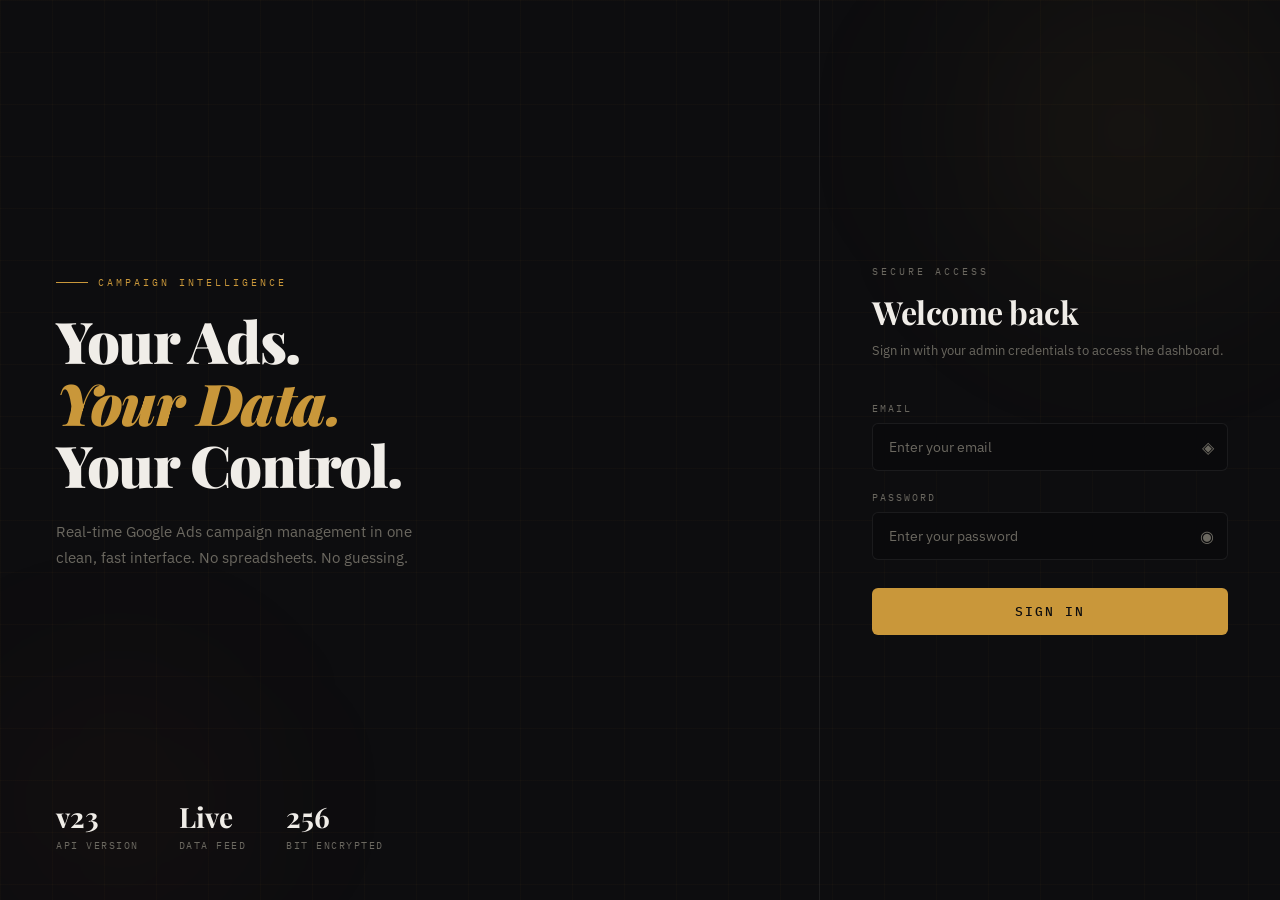
==== index.html @ 23a14795 "23rd_March_2026_First_Commit" ====
<!DOCTYPE html>
<html lang="en">
    <head>
        <meta charset="UTF-8">
        <meta name="viewport" content="width=device-width, initial-scale=1.0">
        <title>Sign In — Campaign Intelligence</title>
        <link
            href="https://fonts.googleapis.com/css2?family=Playfair+Display:ital,wght@0,700;0,900;1,700&family=IBM+Plex+Sans:wght@300;400;500&family=IBM+Plex+Mono:wght@400;500&display=swap"
            rel="stylesheet">
        <style>
        :root {
            --bg:        #0d0d0f;
            --panel:     #13131a;
            --border:    rgba(255,255,255,0.07);
            --border-hl: rgba(201,151,58,0.5);
            --text:      #f0ede8;
            --muted:     #6b6860;
            --gold:      #c9973a;
            --gold-glow: rgba(201,151,58,0.15);
            --red:       #c84b2f;
            --input-bg:  #0a0a0c;
        }

        *, *::before, *::after { margin: 0; padding: 0; box-sizing: border-box; }
        html, body { height: 100%; font-family: 'IBM Plex Sans', sans-serif; background: var(--bg); color: var(--text); overflow: hidden; }

        .bg-grid {
            position: fixed; inset: 0; z-index: 0;
            background-image:
                linear-gradient(rgba(201,151,58,0.03) 1px, transparent 1px),
                linear-gradient(90deg, rgba(201,151,58,0.03) 1px, transparent 1px);
            background-size: 52px 52px;
        }

        .bg-glow {
            position: fixed; border-radius: 50%;
            filter: blur(80px); pointer-events: none; z-index: 0;
        }
        .bg-glow-1 {
            width: 500px; height: 500px;
            background: radial-gradient(circle, rgba(201,151,58,0.07), transparent 70%);
            top: -120px; right: -100px;
            animation: floatA 14s ease-in-out infinite alternate;
        }
        .bg-glow-2 {
            width: 400px; height: 400px;
            background: radial-gradient(circle, rgba(200,75,47,0.05), transparent 70%);
            bottom: -100px; left: -80px;
            animation: floatB 18s ease-in-out infinite alternate;
        }
        @keyframes floatA { from { transform: translate(0,0); } to { transform: translate(-40px,40px); } }
        @keyframes floatB { from { transform: translate(0,0); } to { transform: translate(30px,-30px); } }

        .stage {
            position: relative; z-index: 1; height: 100vh;
            display: grid; grid-template-columns: 1fr 460px;
        }

        /* ── Left panel ── */
        .left {
            display: flex; flex-direction: column;
            justify-content: space-between;
            padding: 48px 56px;
            border-right: 1px solid var(--border);
            animation: fadeLeft 0.8s ease both;
        }
        @keyframes fadeLeft { from { opacity:0; transform:translateX(-24px); } to { opacity:1; transform:translateX(0); } }

        .left-logo { display: flex; align-items: center; gap: 12px; }
        .logo-mark {
            width: 36px; height: 36px;
            border: 2px solid var(--gold); border-radius: 6px;
            display: flex; align-items: center; justify-content: center;
            font-size: 16px; color: var(--gold);
            font-family: 'Playfair Display', serif; font-weight: 700;
        }
        .logo-name {
            font-family: 'IBM Plex Mono', monospace;
            font-size: 13px; letter-spacing: 2px;
            text-transform: uppercase; color: var(--muted);
        }

        .left-hero { flex: 1; display: flex; flex-direction: column; justify-content: center; padding: 40px 0; }
        .hero-eyebrow {
            font-family: 'IBM Plex Mono', monospace;
            font-size: 10px; letter-spacing: 3px;
            text-transform: uppercase; color: var(--gold);
            margin-bottom: 20px;
            display: flex; align-items: center; gap: 10px;
        }
        .hero-eyebrow::before { content:''; display:block; width:32px; height:1px; background:var(--gold); }
        .hero-title {
            font-family: 'Playfair Display', serif;
            font-size: clamp(42px, 4.5vw, 62px);
            font-weight: 900; line-height: 1.08;
            letter-spacing: -1.5px; margin-bottom: 24px;
        }
        .hero-title .italic { font-style: italic; color: var(--gold); display: block; }
        .hero-sub { font-size: 15px; color: var(--muted); line-height: 1.7; max-width: 380px; }

        .left-stats { display: flex; gap: 40px; }
        .l-stat-num { font-family: 'Playfair Display', serif; font-size: 28px; font-weight: 700; }
        .l-stat-label {
            font-family: 'IBM Plex Mono', monospace;
            font-size: 10px; letter-spacing: 1.5px;
            text-transform: uppercase; color: var(--muted); margin-top: 4px;
        }

        /* ── Right panel ── */
        .right {
            display: flex; flex-direction: column;
            justify-content: center; padding: 56px 52px;
            animation: fadeRight 0.8s 0.15s ease both;
        }
        @keyframes fadeRight { from { opacity:0; transform:translateX(24px); } to { opacity:1; transform:translateX(0); } }

        .form-eyebrow {
            font-family: 'IBM Plex Mono', monospace;
            font-size: 10px; letter-spacing: 3px;
            text-transform: uppercase; color: var(--muted); margin-bottom: 12px;
        }
        .form-title { font-family: 'Playfair Display', serif; font-size: 32px; font-weight: 700; margin-bottom: 8px; letter-spacing: -0.5px; }
        .form-sub { font-size: 13px; color: var(--muted); margin-bottom: 40px; line-height: 1.6; }

        .field { margin-bottom: 20px; }
        .field label {
            display: block;
            font-family: 'IBM Plex Mono', monospace;
            font-size: 10px; letter-spacing: 2px;
            text-transform: uppercase; color: var(--muted); margin-bottom: 8px;
        }
        .field-wrap { position: relative; }
        .field-wrap input {
            width: 100%;
            background: var(--input-bg);
            border: 1px solid var(--border);
            border-radius: 6px;
            padding: 14px 44px 14px 16px;
            font-family: 'IBM Plex Sans', sans-serif;
            font-size: 14px; color: var(--text); outline: none;
            transition: border-color 0.2s, box-shadow 0.2s;
        }
        .field-wrap input::placeholder { color: var(--muted); }
        .field-wrap input:focus {
            border-color: var(--border-hl);
            box-shadow: 0 0 0 3px var(--gold-glow);
        }
        .field-icon {
            position: absolute; right: 14px; top: 50%;
            transform: translateY(-50%);
            color: var(--muted); font-size: 16px;
            cursor: pointer; user-select: none;
            transition: color 0.15s;
        }
        .field-icon:hover { color: var(--gold); }

        .btn-submit {
            width: 100%; padding: 15px; margin-top: 8px;
            background: var(--gold); color: #0d0d0f;
            border: none; border-radius: 6px;
            font-family: 'IBM Plex Mono', monospace;
            font-size: 13px; font-weight: 500;
            letter-spacing: 2px; text-transform: uppercase;
            cursor: pointer;
            transition: background 0.2s, transform 0.15s, box-shadow 0.2s;
            position: relative; overflow: hidden;
        }
        .btn-submit:hover { background: #d9a848; box-shadow: 0 4px 24px rgba(201,151,58,0.3); transform: translateY(-1px); }
        .btn-submit:active { transform: translateY(0); }
        .btn-submit:disabled { opacity: 0.5; cursor: not-allowed; transform: none; }
        .btn-submit .btn-text { transition: opacity 0.15s; }
        .btn-submit .btn-spinner {
            display: none; position: absolute;
            left: 50%; top: 50%;
            transform: translate(-50%,-50%);
            width: 18px; height: 18px;
            border: 2px solid rgba(13,13,15,0.3);
            border-top-color: #0d0d0f;
            border-radius: 50%;
            animation: spin 0.7s linear infinite;
        }
        .btn-submit.loading .btn-text   { opacity: 0; }
        .btn-submit.loading .btn-spinner { display: block; }
        @keyframes spin { to { transform: translate(-50%,-50%) rotate(360deg); } }

        .alert {
            display: none; align-items: center; gap: 10px;
            padding: 12px 16px; border-radius: 6px;
            font-size: 13px; margin-top: 16px;
            animation: alertIn 0.3s ease both;
        }
        @keyframes alertIn { from { opacity:0; transform:translateY(-6px); } to { opacity:1; transform:translateY(0); } }
        .alert.error  { background: rgba(200,75,47,0.1);  border: 1px solid rgba(200,75,47,0.25);  color: #e07060; }
        .alert.success{ background: rgba(45,122,74,0.1);  border: 1px solid rgba(45,122,74,0.25);  color: #5cb87a; }
        .alert.show   { display: flex; }

        @media (max-width: 820px) {
            .stage { grid-template-columns: 1fr; }
            .left  { display: none; }
            .right { padding: 40px 32px; }
            html, body { overflow: auto; }
        }
    </style>
    </head>
    <body>
        <div class="bg-grid"></div>
        <div class="bg-glow bg-glow-1"></div>
        <div class="bg-glow bg-glow-2"></div>

        <div class="stage">
            <!-- LEFT -->
            <div class="left">
                <!-- <div class="left-logo">
                    <div class="logo-mark">C</div>
                    <div class="logo-name">Clickmatix</div>
                </div> -->
                <div class="left-hero">
                    <div class="hero-eyebrow">Campaign Intelligence</div>
                    <h1 class="hero-title">
                        Your Ads.
                        <span class="italic">Your Data.</span>
                        Your Control.
                    </h1>
                    <p class="hero-sub">Real-time Google Ads campaign management
                        in one clean, fast interface. No spreadsheets. No
                        guessing.</p>
                </div>
                <div class="left-stats">
                    <div><div class="l-stat-num">v23</div><div
                            class="l-stat-label">API Version</div></div>
                    <div><div class="l-stat-num">Live</div><div
                            class="l-stat-label">Data Feed</div></div>
                    <div><div class="l-stat-num">256</div><div
                            class="l-stat-label">Bit Encrypted</div></div>
                </div>
            </div>

            <!-- RIGHT -->
            <div class="right">
                <div class="form-eyebrow">Secure Access</div>
                <div class="form-title">Welcome back</div>
                <div class="form-sub">Sign in with your admin credentials to
                    access the dashboard.</div>

                <div class="field">
                    <label for="email">Email</label>
                    <div class="field-wrap">
                        <input type="email" id="email"
                            placeholder="Enter your email"
                            autocomplete="email" />
                        <span class="field-icon">◈</span>
                    </div>
                </div>

                <div class="field">
                    <label for="password">Password</label>
                    <div class="field-wrap">
                        <input type="password" id="password"
                            placeholder="Enter your password"
                            autocomplete="current-password" />
                        <span class="field-icon" id="toggle-pw"
                            title="Show/hide password">◉</span>
                    </div>
                </div>

                <button class="btn-submit" id="btn-login">
                    <span class="btn-text">SIGN IN</span>
                    <span class="btn-spinner"></span>
                </button>

                <div class="alert error" id="alert-error">⚠ <span
                        id="error-msg">Invalid credentials.</span></div>
                <div class="alert success" id="alert-ok">✓ <span>Signed in!
                        Redirecting…</span></div>
            </div>
        </div>

        <script>
    const API = 'https://americanssupport.org/gads/api';

    // If already logged in skip to dashboard
    const existingToken = localStorage.getItem('sessionToken');
    if (existingToken) {
        fetch(`${API}/logincheck/me`, { headers: { 'x-session-token': existingToken } })
            .then(r => { if (r.ok) window.location.href = 'dashboard.html'; })
            .catch(() => {});
    }

    // Toggle password visibility
    document.getElementById('toggle-pw').addEventListener('click', function () {
        const pw = document.getElementById('password');
        pw.type = pw.type === 'password' ? 'text' : 'password';
        this.style.color = pw.type === 'text' ? '#c9973a' : '';
    });

    function showError(msg) {
        document.getElementById('error-msg').textContent = msg;
        document.getElementById('alert-error').classList.add('show');
        document.getElementById('alert-ok').classList.remove('show');
    }

    async function doLogin() {
        const email    = document.getElementById('email').value.trim();
        const password = document.getElementById('password').value;
        const btn      = document.getElementById('btn-login');

        if (!email || !password) { showError('Please enter your email and password.'); return; }

        btn.classList.add('loading');
        btn.disabled = true;

        try {
            const res  = await fetch(`${API}/logincheck/login`, {
                method:  'POST',
                headers: { 'Content-Type': 'application/json' },
                body:    JSON.stringify({ email, password })
            });
            const data = await res.json();

            if (!res.ok) { showError(data.error || data.message || 'Login failed.'); return; }

            localStorage.setItem('sessionToken', data.token);
            localStorage.setItem('adminEmail',   data.email);

            document.getElementById('alert-ok').classList.add('show');
            document.getElementById('alert-error').classList.remove('show');
            setTimeout(() => { window.location.href = 'dashboard.html'; }, 800);

        } catch { showError('Could not connect to server. Please try again.'); }
        finally  { btn.classList.remove('loading'); btn.disabled = false; }
    }

    document.getElementById('btn-login').addEventListener('click', doLogin);
    ['email','password'].forEach(id => {
        document.getElementById(id).addEventListener('keydown', e => { if (e.key === 'Enter') doLogin(); });
    });
</script>
    </body>
</html>
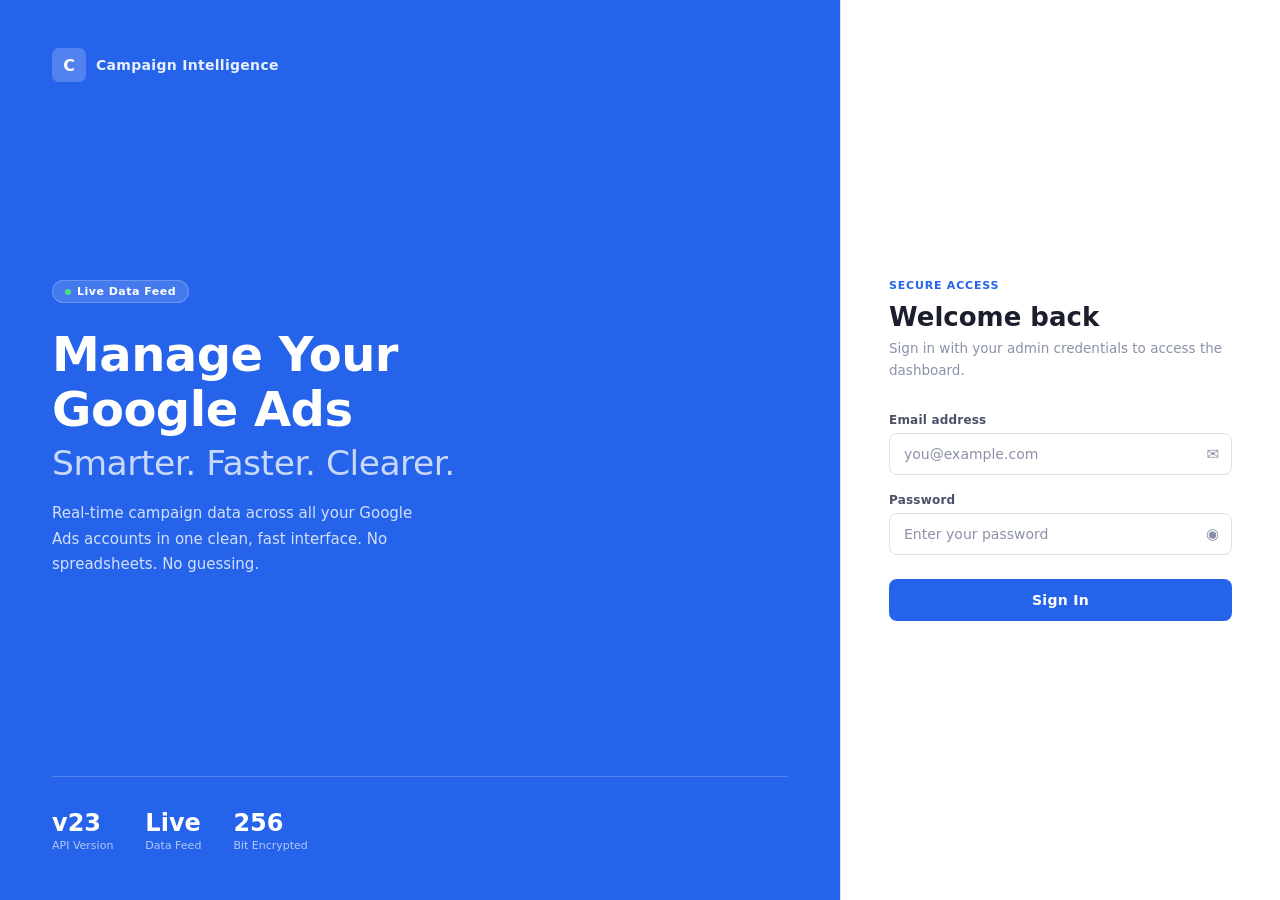
==== commit 429d8d88: "25th_March_2026" ====
--- a/index.html
+++ b/index.html
@@ -1,339 +1,81 @@
 <!DOCTYPE html>
 <html lang="en">
-    <head>
-        <meta charset="UTF-8">
-        <meta name="viewport" content="width=device-width, initial-scale=1.0">
-        <title>Sign In — Campaign Intelligence</title>
-        <link
-            href="https://fonts.googleapis.com/css2?family=Playfair+Display:ital,wght@0,700;0,900;1,700&family=IBM+Plex+Sans:wght@300;400;500&family=IBM+Plex+Mono:wght@400;500&display=swap"
-            rel="stylesheet">
-        <style>
-        :root {
-            --bg:        #0d0d0f;
-            --panel:     #13131a;
-            --border:    rgba(255,255,255,0.07);
-            --border-hl: rgba(201,151,58,0.5);
-            --text:      #f0ede8;
-            --muted:     #6b6860;
-            --gold:      #c9973a;
-            --gold-glow: rgba(201,151,58,0.15);
-            --red:       #c84b2f;
-            --input-bg:  #0a0a0c;
-        }
+<head>
+    <meta charset="UTF-8">
+    <meta name="viewport" content="width=device-width, initial-scale=1.0">
+    <title>Sign In — Campaign Intelligence</title>
+    <link rel="stylesheet" href="assets/css/index.css">
+</head>
+<body>
 
-        *, *::before, *::after { margin: 0; padding: 0; box-sizing: border-box; }
-        html, body { height: 100%; font-family: 'IBM Plex Sans', sans-serif; background: var(--bg); color: var(--text); overflow: hidden; }
+<div class="stage">
+    <!-- LEFT HERO -->
+    <div class="left">
+        <div class="brand">
+            <div class="brand-mark">C</div>
+            <div class="brand-name">Campaign Intelligence</div>
+        </div>
 
-        .bg-grid {
-            position: fixed; inset: 0; z-index: 0;
-            background-image:
-                linear-gradient(rgba(201,151,58,0.03) 1px, transparent 1px),
-                linear-gradient(90deg, rgba(201,151,58,0.03) 1px, transparent 1px);
-            background-size: 52px 52px;
-        }
+        <div class="hero">
+            <div class="hero-tag"><span class="hero-dot"></span> Live Data Feed</div>
+            <h1 class="hero-title">
+                Manage Your<br>Google Ads
+                <em>Smarter. Faster. Clearer.</em>
+            </h1>
+            <p class="hero-sub">
+                Real-time campaign data across all your Google Ads accounts in one clean,
+                fast interface. No spreadsheets. No guessing.
+            </p>
+        </div>
 
-        .bg-glow {
-            position: fixed; border-radius: 50%;
-            filter: blur(80px); pointer-events: none; z-index: 0;
-        }
-        .bg-glow-1 {
-            width: 500px; height: 500px;
-            background: radial-gradient(circle, rgba(201,151,58,0.07), transparent 70%);
-            top: -120px; right: -100px;
-            animation: floatA 14s ease-in-out infinite alternate;
-        }
-        .bg-glow-2 {
-            width: 400px; height: 400px;
-            background: radial-gradient(circle, rgba(200,75,47,0.05), transparent 70%);
-            bottom: -100px; left: -80px;
-            animation: floatB 18s ease-in-out infinite alternate;
-        }
-        @keyframes floatA { from { transform: translate(0,0); } to { transform: translate(-40px,40px); } }
-        @keyframes floatB { from { transform: translate(0,0); } to { transform: translate(30px,-30px); } }
+        <div class="left-stats">
+            <div>
+                <div class="l-stat-num">v23</div>
+                <div class="l-stat-label">API Version</div>
+            </div>
+            <div>
+                <div class="l-stat-num">Live</div>
+                <div class="l-stat-label">Data Feed</div>
+            </div>
+            <div>
+                <div class="l-stat-num">256</div>
+                <div class="l-stat-label">Bit Encrypted</div>
+            </div>
+        </div>
+    </div>
 
-        .stage {
-            position: relative; z-index: 1; height: 100vh;
-            display: grid; grid-template-columns: 1fr 460px;
-        }
+    <!-- RIGHT FORM -->
+    <div class="right">
+        <div class="form-tag">Secure Access</div>
+        <div class="form-title">Welcome back</div>
+        <div class="form-sub">Sign in with your admin credentials to access the dashboard.</div>
 
-        /* ── Left panel ── */
-        .left {
-            display: flex; flex-direction: column;
-            justify-content: space-between;
-            padding: 48px 56px;
-            border-right: 1px solid var(--border);
-            animation: fadeLeft 0.8s ease both;
-        }
-        @keyframes fadeLeft { from { opacity:0; transform:translateX(-24px); } to { opacity:1; transform:translateX(0); } }
-
-        .left-logo { display: flex; align-items: center; gap: 12px; }
-        .logo-mark {
-            width: 36px; height: 36px;
-            border: 2px solid var(--gold); border-radius: 6px;
-            display: flex; align-items: center; justify-content: center;
-            font-size: 16px; color: var(--gold);
-            font-family: 'Playfair Display', serif; font-weight: 700;
-        }
-        .logo-name {
-            font-family: 'IBM Plex Mono', monospace;
-            font-size: 13px; letter-spacing: 2px;
-            text-transform: uppercase; color: var(--muted);
-        }
-
-        .left-hero { flex: 1; display: flex; flex-direction: column; justify-content: center; padding: 40px 0; }
-        .hero-eyebrow {
-            font-family: 'IBM Plex Mono', monospace;
-            font-size: 10px; letter-spacing: 3px;
-            text-transform: uppercase; color: var(--gold);
-            margin-bottom: 20px;
-            display: flex; align-items: center; gap: 10px;
-        }
-        .hero-eyebrow::before { content:''; display:block; width:32px; height:1px; background:var(--gold); }
-        .hero-title {
-            font-family: 'Playfair Display', serif;
-            font-size: clamp(42px, 4.5vw, 62px);
-            font-weight: 900; line-height: 1.08;
-            letter-spacing: -1.5px; margin-bottom: 24px;
-        }
-        .hero-title .italic { font-style: italic; color: var(--gold); display: block; }
-        .hero-sub { font-size: 15px; color: var(--muted); line-height: 1.7; max-width: 380px; }
-
-        .left-stats { display: flex; gap: 40px; }
-        .l-stat-num { font-family: 'Playfair Display', serif; font-size: 28px; font-weight: 700; }
-        .l-stat-label {
-            font-family: 'IBM Plex Mono', monospace;
-            font-size: 10px; letter-spacing: 1.5px;
-            text-transform: uppercase; color: var(--muted); margin-top: 4px;
-        }
-
-        /* ── Right panel ── */
-        .right {
-            display: flex; flex-direction: column;
-            justify-content: center; padding: 56px 52px;
-            animation: fadeRight 0.8s 0.15s ease both;
-        }
-        @keyframes fadeRight { from { opacity:0; transform:translateX(24px); } to { opacity:1; transform:translateX(0); } }
-
-        .form-eyebrow {
-            font-family: 'IBM Plex Mono', monospace;
-            font-size: 10px; letter-spacing: 3px;
-            text-transform: uppercase; color: var(--muted); margin-bottom: 12px;
-        }
-        .form-title { font-family: 'Playfair Display', serif; font-size: 32px; font-weight: 700; margin-bottom: 8px; letter-spacing: -0.5px; }
-        .form-sub { font-size: 13px; color: var(--muted); margin-bottom: 40px; line-height: 1.6; }
-
-        .field { margin-bottom: 20px; }
-        .field label {
-            display: block;
-            font-family: 'IBM Plex Mono', monospace;
-            font-size: 10px; letter-spacing: 2px;
-            text-transform: uppercase; color: var(--muted); margin-bottom: 8px;
-        }
-        .field-wrap { position: relative; }
-        .field-wrap input {
-            width: 100%;
-            background: var(--input-bg);
-            border: 1px solid var(--border);
-            border-radius: 6px;
-            padding: 14px 44px 14px 16px;
-            font-family: 'IBM Plex Sans', sans-serif;
-            font-size: 14px; color: var(--text); outline: none;
-            transition: border-color 0.2s, box-shadow 0.2s;
-        }
-        .field-wrap input::placeholder { color: var(--muted); }
-        .field-wrap input:focus {
-            border-color: var(--border-hl);
-            box-shadow: 0 0 0 3px var(--gold-glow);
-        }
-        .field-icon {
-            position: absolute; right: 14px; top: 50%;
-            transform: translateY(-50%);
-            color: var(--muted); font-size: 16px;
-            cursor: pointer; user-select: none;
-            transition: color 0.15s;
-        }
-        .field-icon:hover { color: var(--gold); }
-
-        .btn-submit {
-            width: 100%; padding: 15px; margin-top: 8px;
-            background: var(--gold); color: #0d0d0f;
-            border: none; border-radius: 6px;
-            font-family: 'IBM Plex Mono', monospace;
-            font-size: 13px; font-weight: 500;
-            letter-spacing: 2px; text-transform: uppercase;
-            cursor: pointer;
-            transition: background 0.2s, transform 0.15s, box-shadow 0.2s;
-            position: relative; overflow: hidden;
-        }
-        .btn-submit:hover { background: #d9a848; box-shadow: 0 4px 24px rgba(201,151,58,0.3); transform: translateY(-1px); }
-        .btn-submit:active { transform: translateY(0); }
-        .btn-submit:disabled { opacity: 0.5; cursor: not-allowed; transform: none; }
-        .btn-submit .btn-text { transition: opacity 0.15s; }
-        .btn-submit .btn-spinner {
-            display: none; position: absolute;
-            left: 50%; top: 50%;
-            transform: translate(-50%,-50%);
-            width: 18px; height: 18px;
-            border: 2px solid rgba(13,13,15,0.3);
-            border-top-color: #0d0d0f;
-            border-radius: 50%;
-            animation: spin 0.7s linear infinite;
-        }
-        .btn-submit.loading .btn-text   { opacity: 0; }
-        .btn-submit.loading .btn-spinner { display: block; }
-        @keyframes spin { to { transform: translate(-50%,-50%) rotate(360deg); } }
-
-        .alert {
-            display: none; align-items: center; gap: 10px;
-            padding: 12px 16px; border-radius: 6px;
-            font-size: 13px; margin-top: 16px;
-            animation: alertIn 0.3s ease both;
-        }
-        @keyframes alertIn { from { opacity:0; transform:translateY(-6px); } to { opacity:1; transform:translateY(0); } }
-        .alert.error  { background: rgba(200,75,47,0.1);  border: 1px solid rgba(200,75,47,0.25);  color: #e07060; }
-        .alert.success{ background: rgba(45,122,74,0.1);  border: 1px solid rgba(45,122,74,0.25);  color: #5cb87a; }
-        .alert.show   { display: flex; }
-
-        @media (max-width: 820px) {
-            .stage { grid-template-columns: 1fr; }
-            .left  { display: none; }
-            .right { padding: 40px 32px; }
-            html, body { overflow: auto; }
-        }
-    </style>
-    </head>
-    <body>
-        <div class="bg-grid"></div>
-        <div class="bg-glow bg-glow-1"></div>
-        <div class="bg-glow bg-glow-2"></div>
-
-        <div class="stage">
-            <!-- LEFT -->
-            <div class="left">
-                <!-- <div class="left-logo">
-                    <div class="logo-mark">C</div>
-                    <div class="logo-name">Clickmatix</div>
-                </div> -->
-                <div class="left-hero">
-                    <div class="hero-eyebrow">Campaign Intelligence</div>
-                    <h1 class="hero-title">
-                        Your Ads.
-                        <span class="italic">Your Data.</span>
-                        Your Control.
-                    </h1>
-                    <p class="hero-sub">Real-time Google Ads campaign management
-                        in one clean, fast interface. No spreadsheets. No
-                        guessing.</p>
-                </div>
-                <div class="left-stats">
-                    <div><div class="l-stat-num">v23</div><div
-                            class="l-stat-label">API Version</div></div>
-                    <div><div class="l-stat-num">Live</div><div
-                            class="l-stat-label">Data Feed</div></div>
-                    <div><div class="l-stat-num">256</div><div
-                            class="l-stat-label">Bit Encrypted</div></div>
-                </div>
-            </div>
-
-            <!-- RIGHT -->
-            <div class="right">
-                <div class="form-eyebrow">Secure Access</div>
-                <div class="form-title">Welcome back</div>
-                <div class="form-sub">Sign in with your admin credentials to
-                    access the dashboard.</div>
-
-                <div class="field">
-                    <label for="email">Email</label>
-                    <div class="field-wrap">
-                        <input type="email" id="email"
-                            placeholder="Enter your email"
-                            autocomplete="email" />
-                        <span class="field-icon">◈</span>
-                    </div>
-                </div>
-
-                <div class="field">
-                    <label for="password">Password</label>
-                    <div class="field-wrap">
-                        <input type="password" id="password"
-                            placeholder="Enter your password"
-                            autocomplete="current-password" />
-                        <span class="field-icon" id="toggle-pw"
-                            title="Show/hide password">◉</span>
-                    </div>
-                </div>
-
-                <button class="btn-submit" id="btn-login">
-                    <span class="btn-text">SIGN IN</span>
-                    <span class="btn-spinner"></span>
-                </button>
-
-                <div class="alert error" id="alert-error">⚠ <span
-                        id="error-msg">Invalid credentials.</span></div>
-                <div class="alert success" id="alert-ok">✓ <span>Signed in!
-                        Redirecting…</span></div>
+        <div class="field">
+            <label for="email">Email address</label>
+            <div class="field-wrap">
+                <input type="email" id="email" placeholder="you@example.com" autocomplete="email" />
+                <span class="field-icon">✉</span>
             </div>
         </div>
 
-        <script>
-    const API = 'https://americanssupport.org/gads/api';
+        <div class="field">
+            <label for="password">Password</label>
+            <div class="field-wrap">
+                <input type="password" id="password" placeholder="Enter your password" autocomplete="current-password" />
+                <span class="field-icon" id="toggle-pw" title="Show/hide password">◉</span>
+            </div>
+        </div>
 
-    // If already logged in skip to dashboard
-    const existingToken = localStorage.getItem('sessionToken');
-    if (existingToken) {
-        fetch(`${API}/logincheck/me`, { headers: { 'x-session-token': existingToken } })
-            .then(r => { if (r.ok) window.location.href = 'dashboard.html'; })
-            .catch(() => {});
-    }
+        <button class="btn-submit" id="btn-login">
+            <span class="btn-text">Sign In</span>
+            <span class="btn-spinner"></span>
+        </button>
 
-    // Toggle password visibility
-    document.getElementById('toggle-pw').addEventListener('click', function () {
-        const pw = document.getElementById('password');
-        pw.type = pw.type === 'password' ? 'text' : 'password';
-        this.style.color = pw.type === 'text' ? '#c9973a' : '';
-    });
+        <div class="alert error"   id="alert-error">⚠ <span id="error-msg">Invalid credentials.</span></div>
+        <div class="alert success" id="alert-ok">✓ <span>Signed in! Redirecting…</span></div>
+    </div>
+</div>
 
-    function showError(msg) {
-        document.getElementById('error-msg').textContent = msg;
-        document.getElementById('alert-error').classList.add('show');
-        document.getElementById('alert-ok').classList.remove('show');
-    }
-
-    async function doLogin() {
-        const email    = document.getElementById('email').value.trim();
-        const password = document.getElementById('password').value;
-        const btn      = document.getElementById('btn-login');
-
-        if (!email || !password) { showError('Please enter your email and password.'); return; }
-
-        btn.classList.add('loading');
-        btn.disabled = true;
-
-        try {
-            const res  = await fetch(`${API}/logincheck/login`, {
-                method:  'POST',
-                headers: { 'Content-Type': 'application/json' },
-                body:    JSON.stringify({ email, password })
-            });
-            const data = await res.json();
-
-            if (!res.ok) { showError(data.error || data.message || 'Login failed.'); return; }
-
-            localStorage.setItem('sessionToken', data.token);
-            localStorage.setItem('adminEmail',   data.email);
-
-            document.getElementById('alert-ok').classList.add('show');
-            document.getElementById('alert-error').classList.remove('show');
-            setTimeout(() => { window.location.href = 'dashboard.html'; }, 800);
-
-        } catch { showError('Could not connect to server. Please try again.'); }
-        finally  { btn.classList.remove('loading'); btn.disabled = false; }
-    }
-
-    document.getElementById('btn-login').addEventListener('click', doLogin);
-    ['email','password'].forEach(id => {
-        document.getElementById(id).addEventListener('keydown', e => { if (e.key === 'Enter') doLogin(); });
-    });
-</script>
-    </body>
+<script src="assets/js/index.js"></script>
+</body>
 </html>
--- a/assets/css/index.css
+++ b/assets/css/index.css
@@ -0,0 +1,166 @@
+*, *::before, *::after { margin: 0; padding: 0; box-sizing: border-box; }
+html, body {
+    height: 100%;
+    font-family: -apple-system, BlinkMacSystemFont, 'Segoe UI', system-ui, sans-serif;
+    background: #f4f5f7;
+    color: #1c1e2e;
+    -webkit-font-smoothing: antialiased;
+}
+
+:root {
+    --blue:      #2563eb;
+    --blue-lt:   #eff3fe;
+    --blue-glow: rgba(37,99,235,0.18);
+    --border:    #dde1ec;
+    --text:      #1c1e2e;
+    --text-sec:  #4b5068;
+    --muted:     #8b91a8;
+    --surface:   #ffffff;
+    --green:     #16a34a;
+    --red:       #dc2626;
+    --red-lt:    #fef2f2;
+    --red-border:rgba(220,38,38,0.25);
+}
+
+/* ── Two-column layout ── */
+.stage {
+    display: grid;
+    grid-template-columns: 1fr 440px;
+    min-height: 100vh;
+}
+
+/* ── Left — hero panel ── */
+.left {
+    background: var(--blue);
+    display: flex; flex-direction: column;
+    justify-content: space-between;
+    padding: 48px 52px;
+    color: #fff;
+}
+
+.brand { display: flex; align-items: center; gap: 10px; }
+.brand-mark {
+    width: 34px; height: 34px; border-radius: 7px;
+    background: rgba(255,255,255,0.2);
+    display: flex; align-items: center; justify-content: center;
+    font-size: 16px; font-weight: 800;
+}
+.brand-name { font-size: 14px; font-weight: 700; letter-spacing: 0.3px; opacity: 0.9; }
+
+.hero {
+    flex: 1; display: flex; flex-direction: column;
+    justify-content: center; padding: 40px 0;
+}
+.hero-tag {
+    display: inline-flex; align-items: center; gap: 6px;
+    background: rgba(255,255,255,0.15); border: 1px solid rgba(255,255,255,0.2);
+    border-radius: 20px; padding: 4px 12px;
+    font-size: 11px; font-weight: 700; letter-spacing: 0.5px;
+    margin-bottom: 24px; width: fit-content;
+}
+.hero-dot { width: 6px; height: 6px; border-radius: 50%; background: #4ade80; }
+.hero-title {
+    font-size: clamp(32px, 4vw, 48px);
+    font-weight: 800; line-height: 1.15;
+    letter-spacing: -0.5px; margin-bottom: 18px;
+}
+.hero-title em {
+    font-style: normal; opacity: 0.75; display: block;
+    font-weight: 400; font-size: 0.72em; margin-top: 6px;
+}
+.hero-sub { font-size: 15px; line-height: 1.7; opacity: 0.8; max-width: 380px; }
+
+.left-stats {
+    display: flex; gap: 32px; padding-top: 32px;
+    border-top: 1px solid rgba(255,255,255,0.2);
+}
+.l-stat-num { font-size: 24px; font-weight: 800; }
+.l-stat-label { font-size: 11px; opacity: 0.65; font-weight: 500; margin-top: 2px; }
+
+/* ── Right — form panel ── */
+.right {
+    background: var(--surface);
+    display: flex; flex-direction: column; justify-content: center;
+    padding: 52px 48px;
+    border-left: 1px solid var(--border);
+}
+
+.form-tag {
+    font-size: 11px; font-weight: 700; letter-spacing: 0.8px;
+    text-transform: uppercase; color: var(--blue); margin-bottom: 10px;
+}
+.form-title { font-size: 26px; font-weight: 800; color: var(--text); margin-bottom: 6px; }
+.form-sub   { font-size: 13.5px; color: var(--muted); margin-bottom: 32px; line-height: 1.6; }
+
+.field { margin-bottom: 18px; }
+.field label {
+    display: block; font-size: 12px; font-weight: 700;
+    color: var(--text-sec); margin-bottom: 6px; letter-spacing: 0.2px;
+}
+.field-wrap { position: relative; }
+.field-wrap input {
+    width: 100%; background: var(--surface);
+    border: 1.5px solid var(--border); border-radius: 8px;
+    padding: 12px 42px 12px 14px;
+    font-family: inherit; font-size: 14px; color: var(--text); outline: none;
+    transition: border-color 0.15s, box-shadow 0.15s;
+}
+.field-wrap input::placeholder { color: var(--muted); }
+.field-wrap input:focus {
+    border-color: var(--blue);
+    box-shadow: 0 0 0 3px var(--blue-glow);
+}
+.field-icon {
+    position: absolute; right: 13px; top: 50%; transform: translateY(-50%);
+    color: var(--muted); font-size: 15px;
+    cursor: pointer; user-select: none; transition: color 0.13s;
+}
+.field-icon:hover { color: var(--blue); }
+
+/* ── Sign In button ── */
+.btn-submit {
+    width: 100%; padding: 13px;
+    background: var(--blue); color: #fff;
+    border: none; border-radius: 8px;
+    font-family: inherit; font-size: 14px; font-weight: 700;
+    letter-spacing: 0.3px; cursor: pointer;
+    transition: background 0.15s, transform 0.12s, box-shadow 0.15s;
+    position: relative; overflow: hidden; margin-top: 6px;
+}
+.btn-submit:hover {
+    background: #1d4ed8;
+    box-shadow: 0 4px 16px rgba(37,99,235,0.35);
+    transform: translateY(-1px);
+}
+.btn-submit:active  { transform: translateY(0); }
+.btn-submit:disabled { opacity: 0.55; cursor: not-allowed; transform: none; }
+.btn-submit .btn-text { transition: opacity 0.13s; }
+.btn-submit .btn-spinner {
+    display: none; position: absolute; left: 50%; top: 50%;
+    transform: translate(-50%,-50%);
+    width: 18px; height: 18px;
+    border: 2px solid rgba(255,255,255,0.3); border-top-color: #fff;
+    border-radius: 50%; animation: spin 0.7s linear infinite;
+}
+.btn-submit.loading .btn-text    { opacity: 0; }
+.btn-submit.loading .btn-spinner { display: block; }
+@keyframes spin { to { transform: translate(-50%,-50%) rotate(360deg); } }
+
+/* ── Alerts ── */
+.alert {
+    display: none; align-items: center; gap: 9px;
+    padding: 11px 14px; border-radius: 8px;
+    font-size: 13px; font-weight: 500; margin-top: 14px;
+    animation: alertIn 0.25s ease both;
+}
+@keyframes alertIn { from { opacity:0; transform:translateY(-4px); } to { opacity:1; transform:translateY(0); } }
+.alert.error   { background: var(--red-lt);  border: 1.5px solid var(--red-border); color: var(--red); }
+.alert.success { background: #f0fdf4; border: 1.5px solid rgba(22,163,74,0.25); color: var(--green); }
+.alert.show    { display: flex; }
+
+/* ── Responsive ── */
+@media (max-width: 820px) {
+    .stage { grid-template-columns: 1fr; }
+    .left  { display: none; }
+    .right { padding: 40px 28px; }
+}
